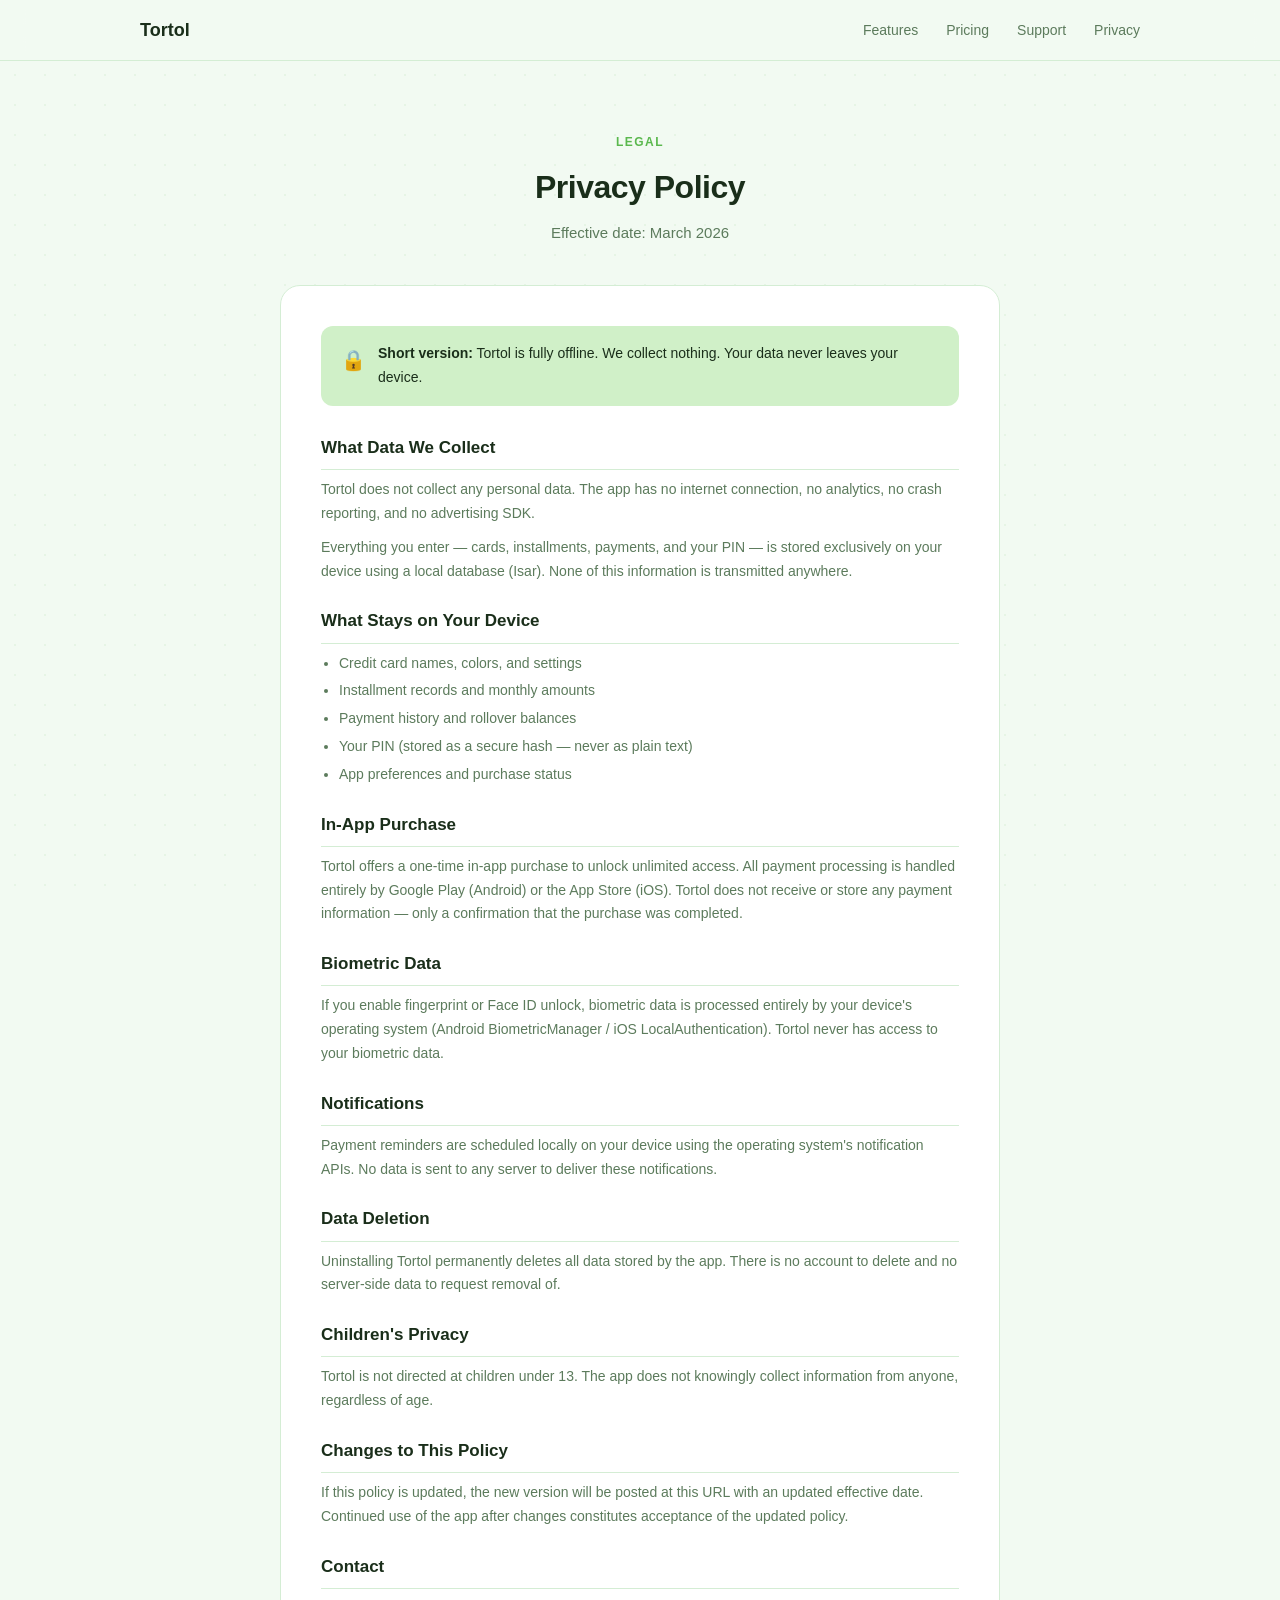
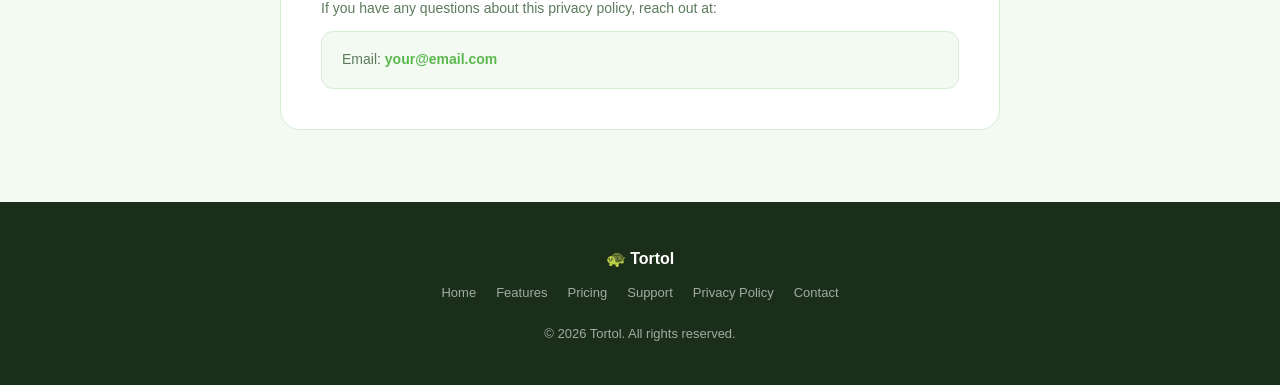
==== privacy-policy.html @ 60df1062 "Initial website: landing page, privacy policy, features, pricing, FAQ" ====
<!DOCTYPE html>
<html lang="en">
<head>
  <meta charset="UTF-8" />
  <meta name="viewport" content="width=device-width, initial-scale=1.0" />
  <meta name="description" content="Tortol Privacy Policy — Your data never leaves your device." />
  <title>Privacy Policy — Tortol</title>
  <link rel="stylesheet" href="css/style.css" />
  <link rel="icon" href="images/icon.png" type="image/png" />
</head>
<body class="hex-bg">

  <!-- ── Nav ────────────────────────────────────────────────────────────── -->
  <nav>
    <div class="nav-inner">
      <a class="nav-brand" href="index.html">
        <img src="images/icon.png" alt="Tortol" onerror="this.style.display='none'" />
        Tortol
      </a>
      <ul class="nav-links">
        <li><a href="index.html#features">Features</a></li>
        <li><a href="index.html#pricing">Pricing</a></li>
        <li><a href="index.html#support">Support</a></li>
        <li><a href="privacy-policy.html">Privacy</a></li>
      </ul>
    </div>
  </nav>

  <!-- ── Privacy Policy ─────────────────────────────────────────────────── -->
  <section class="privacy-section">
    <div class="container">
      <div class="section-label">Legal</div>
      <div class="section-title">Privacy Policy</div>
      <p class="section-sub">Effective date: March 2026</p>

      <div class="privacy-card">

        <div class="privacy-note">
          <span class="pn-icon">🔒</span>
          <p><strong>Short version:</strong> Tortol is fully offline. We collect nothing. Your data never leaves your device.</p>
        </div>

        <h3>What Data We Collect</h3>
        <p>
          Tortol does not collect any personal data. The app has no internet
          connection, no analytics, no crash reporting, and no advertising SDK.
        </p>
        <p>
          Everything you enter — cards, installments, payments, and your PIN —
          is stored exclusively on your device using a local database (Isar).
          None of this information is transmitted anywhere.
        </p>

        <h3>What Stays on Your Device</h3>
        <ul>
          <li>Credit card names, colors, and settings</li>
          <li>Installment records and monthly amounts</li>
          <li>Payment history and rollover balances</li>
          <li>Your PIN (stored as a secure hash — never as plain text)</li>
          <li>App preferences and purchase status</li>
        </ul>

        <h3>In-App Purchase</h3>
        <p>
          Tortol offers a one-time in-app purchase to unlock unlimited access.
          All payment processing is handled entirely by Google Play (Android)
          or the App Store (iOS). Tortol does not receive or store any payment
          information — only a confirmation that the purchase was completed.
        </p>

        <h3>Biometric Data</h3>
        <p>
          If you enable fingerprint or Face ID unlock, biometric data is processed
          entirely by your device's operating system (Android BiometricManager /
          iOS LocalAuthentication). Tortol never has access to your biometric data.
        </p>

        <h3>Notifications</h3>
        <p>
          Payment reminders are scheduled locally on your device using the
          operating system's notification APIs. No data is sent to any server
          to deliver these notifications.
        </p>

        <h3>Data Deletion</h3>
        <p>
          Uninstalling Tortol permanently deletes all data stored by the app.
          There is no account to delete and no server-side data to request
          removal of.
        </p>

        <h3>Children's Privacy</h3>
        <p>
          Tortol is not directed at children under 13. The app does not knowingly
          collect information from anyone, regardless of age.
        </p>

        <h3>Changes to This Policy</h3>
        <p>
          If this policy is updated, the new version will be posted at this URL
          with an updated effective date. Continued use of the app after changes
          constitutes acceptance of the updated policy.
        </p>

        <h3>Contact</h3>
        <p>If you have any questions about this privacy policy, reach out at:</p>
        <div class="contact" style="background:var(--bg);border:1.5px solid var(--divider);border-radius:12px;padding:16px 20px;margin-top:8px;">
          <p style="margin:0;font-size:14px;color:var(--subtle);">
            Email: <a href="mailto:your@email.com" style="color:var(--green);font-weight:600;">your@email.com</a>
          </p>
        </div>

      </div>
    </div>
  </section>

  <!-- ── Footer ──────────────────────────────────────────────────────────── -->
  <footer>
    <p class="footer-brand">🐢 Tortol</p>
    <div class="footer-links">
      <a href="index.html">Home</a>
      <a href="index.html#features">Features</a>
      <a href="index.html#pricing">Pricing</a>
      <a href="index.html#support">Support</a>
      <a href="privacy-policy.html">Privacy Policy</a>
      <a href="mailto:your@email.com">Contact</a>
    </div>
    <p>© 2026 Tortol. All rights reserved.</p>
  </footer>

</body>
</html>
---- css/style.css ----
/* ── Reset & Base ─────────────────────────────────────────────────────────── */
*, *::before, *::after { box-sizing: border-box; margin: 0; padding: 0; }

:root {
  --green:      #5BB84E;
  --green-dark: #3E8C35;
  --teal:       #29B5D2;
  --gold:       #F5B840;
  --bg:         #F2FAF2;
  --surface:    #ffffff;
  --text:       #1A2E1A;
  --subtle:     #5C7B5C;
  --divider:    #D4EDD4;
  --banner:     #D0F0C8;
  --radius:     16px;
  --shadow:     0 4px 24px rgba(26,46,26,.08);
}

html { scroll-behavior: smooth; }

body {
  font-family: -apple-system, BlinkMacSystemFont, 'Segoe UI', Roboto, sans-serif;
  background: var(--bg);
  color: var(--text);
  line-height: 1.6;
  overflow-x: hidden;
}

a { color: var(--green); text-decoration: none; }
a:hover { text-decoration: underline; }

/* ── Hex dot background ───────────────────────────────────────────────────── */
.hex-bg::before {
  content: '';
  position: fixed;
  inset: 0;
  background-image: radial-gradient(circle, #5BB84E14 1.5px, transparent 1.5px);
  background-size: 30px 30px;
  pointer-events: none;
  z-index: 0;
}

/* ── Nav ──────────────────────────────────────────────────────────────────── */
nav {
  position: sticky;
  top: 0;
  z-index: 100;
  background: rgba(242,250,242,.92);
  backdrop-filter: blur(12px);
  border-bottom: 1px solid var(--divider);
  padding: 0 24px;
}

.nav-inner {
  max-width: 1000px;
  margin: 0 auto;
  display: flex;
  align-items: center;
  justify-content: space-between;
  height: 60px;
}

.nav-brand {
  display: flex;
  align-items: center;
  gap: 10px;
  font-weight: 800;
  font-size: 18px;
  color: var(--text);
  text-decoration: none;
}

.nav-brand img {
  width: 32px;
  height: 32px;
  border-radius: 8px;
  object-fit: cover;
}

.nav-links {
  display: flex;
  gap: 28px;
  list-style: none;
}

.nav-links a {
  font-size: 14px;
  font-weight: 500;
  color: var(--subtle);
  text-decoration: none;
  transition: color .2s;
}

.nav-links a:hover { color: var(--green); }

/* ── Sections ─────────────────────────────────────────────────────────────── */
section { position: relative; z-index: 1; }

.container {
  max-width: 1000px;
  margin: 0 auto;
  padding: 0 24px;
}

/* ── Hero ─────────────────────────────────────────────────────────────────── */
.hero {
  padding: 80px 24px 64px;
  text-align: center;
}

.hero-icon {
  width: 100px;
  height: 100px;
  border-radius: 26px;
  object-fit: cover;
  box-shadow: 0 8px 32px rgba(91,184,78,.28);
  margin-bottom: 24px;
}

.hero-icon-placeholder {
  width: 100px;
  height: 100px;
  border-radius: 26px;
  background: var(--green);
  display: inline-flex;
  align-items: center;
  justify-content: center;
  font-size: 48px;
  margin-bottom: 24px;
  box-shadow: 0 8px 32px rgba(91,184,78,.28);
}

.hero h1 {
  font-size: clamp(32px, 6vw, 52px);
  font-weight: 800;
  color: var(--text);
  letter-spacing: -1px;
  line-height: 1.15;
  margin-bottom: 16px;
}

.hero h1 span { color: var(--green); }

.hero p.lead {
  font-size: clamp(15px, 2vw, 18px);
  color: var(--subtle);
  max-width: 520px;
  margin: 0 auto 32px;
  line-height: 1.7;
}

/* ── Download badges ──────────────────────────────────────────────────────── */
.badges {
  display: flex;
  gap: 12px;
  justify-content: center;
  flex-wrap: wrap;
  margin-bottom: 16px;
}

.badge {
  display: inline-flex;
  align-items: center;
  gap: 10px;
  background: var(--text);
  color: #fff;
  padding: 10px 20px;
  border-radius: 12px;
  font-size: 14px;
  font-weight: 600;
  text-decoration: none;
  transition: opacity .2s, transform .15s;
}

.badge:hover { opacity: .85; transform: translateY(-1px); text-decoration: none; }
.badge svg { flex-shrink: 0; }

.badge-note {
  font-size: 12px;
  color: var(--subtle);
  margin-top: 4px;
}

/* ── Pricing pill ─────────────────────────────────────────────────────────── */
.pricing-pill {
  display: inline-flex;
  align-items: center;
  gap: 8px;
  background: var(--banner);
  border: 1.5px solid var(--green);
  border-radius: 999px;
  padding: 8px 20px;
  font-size: 14px;
  font-weight: 600;
  color: var(--text);
  margin-top: 20px;
}

.pricing-pill .dot {
  width: 8px; height: 8px;
  border-radius: 50%;
  background: var(--green);
  flex-shrink: 0;
}

/* ── Screenshots ──────────────────────────────────────────────────────────── */
.screenshots-section {
  padding: 64px 0;
  background: var(--surface);
  border-top: 1px solid var(--divider);
  border-bottom: 1px solid var(--divider);
}

.section-label {
  text-align: center;
  font-size: 12px;
  font-weight: 700;
  letter-spacing: 1.5px;
  text-transform: uppercase;
  color: var(--green);
  margin-bottom: 10px;
}

.section-title {
  text-align: center;
  font-size: clamp(22px, 4vw, 32px);
  font-weight: 800;
  color: var(--text);
  margin-bottom: 8px;
  letter-spacing: -.5px;
}

.section-sub {
  text-align: center;
  font-size: 15px;
  color: var(--subtle);
  margin-bottom: 40px;
}

.screenshots-grid {
  display: flex;
  gap: 16px;
  overflow-x: auto;
  padding: 8px 24px 16px;
  scroll-snap-type: x mandatory;
  -webkit-overflow-scrolling: touch;
  scrollbar-width: none;
}

.screenshots-grid::-webkit-scrollbar { display: none; }

.screenshot-card {
  flex: 0 0 200px;
  scroll-snap-align: start;
}

.screenshot-placeholder {
  width: 200px;
  height: 356px;
  border-radius: 20px;
  background: linear-gradient(160deg, var(--banner) 0%, #c8eac0 100%);
  border: 2px solid var(--divider);
  display: flex;
  flex-direction: column;
  align-items: center;
  justify-content: center;
  gap: 10px;
  color: var(--subtle);
  font-size: 13px;
  font-weight: 500;
  text-align: center;
  padding: 16px;
}

.screenshot-placeholder .ph-icon {
  font-size: 32px;
  opacity: .5;
}

.screenshot-card img {
  width: 200px;
  height: 356px;
  border-radius: 20px;
  object-fit: cover;
  border: 2px solid var(--divider);
  display: block;
}

.screenshot-caption {
  text-align: center;
  font-size: 12px;
  color: var(--subtle);
  margin-top: 8px;
}

/* ── Features ─────────────────────────────────────────────────────────────── */
.features-section { padding: 72px 0; }

.features-grid {
  display: grid;
  grid-template-columns: repeat(auto-fit, minmax(280px, 1fr));
  gap: 16px;
  margin-top: 40px;
}

.feature-card {
  background: var(--surface);
  border: 1.5px solid var(--divider);
  border-radius: var(--radius);
  padding: 24px;
  transition: box-shadow .2s, border-color .2s;
}

.feature-card:hover {
  box-shadow: var(--shadow);
  border-color: var(--green);
}

.feature-icon {
  width: 44px;
  height: 44px;
  border-radius: 12px;
  background: var(--banner);
  display: flex;
  align-items: center;
  justify-content: center;
  font-size: 20px;
  margin-bottom: 14px;
}

.feature-card h3 {
  font-size: 15px;
  font-weight: 700;
  color: var(--text);
  margin-bottom: 6px;
}

.feature-card p {
  font-size: 14px;
  color: var(--subtle);
  line-height: 1.6;
}

/* ── Pricing section ──────────────────────────────────────────────────────── */
.pricing-section {
  padding: 72px 0;
  background: var(--surface);
  border-top: 1px solid var(--divider);
  border-bottom: 1px solid var(--divider);
}

.pricing-cards {
  display: flex;
  gap: 16px;
  justify-content: center;
  flex-wrap: wrap;
  margin-top: 40px;
}

.pricing-card {
  background: var(--bg);
  border: 1.5px solid var(--divider);
  border-radius: 20px;
  padding: 32px 28px;
  width: 280px;
  text-align: center;
}

.pricing-card.highlighted {
  background: var(--green);
  border-color: var(--green);
  color: #fff;
  box-shadow: 0 8px 32px rgba(91,184,78,.3);
}

.pricing-card .plan-name {
  font-size: 12px;
  font-weight: 700;
  letter-spacing: 1.5px;
  text-transform: uppercase;
  opacity: .7;
  margin-bottom: 10px;
}

.pricing-card .plan-price {
  font-size: 36px;
  font-weight: 800;
  letter-spacing: -1px;
  margin-bottom: 4px;
}

.pricing-card .plan-price span {
  font-size: 16px;
  font-weight: 500;
  opacity: .7;
}

.pricing-card .plan-desc {
  font-size: 13px;
  opacity: .75;
  margin-bottom: 24px;
}

.pricing-card ul {
  list-style: none;
  text-align: left;
  display: flex;
  flex-direction: column;
  gap: 10px;
}

.pricing-card ul li {
  font-size: 14px;
  display: flex;
  gap: 8px;
  align-items: flex-start;
}

.pricing-card ul li::before {
  content: '✓';
  color: var(--green);
  font-weight: 700;
  flex-shrink: 0;
}

.pricing-card.highlighted ul li::before { color: #fff; }

/* ── Privacy section ──────────────────────────────────────────────────────── */
.privacy-section { padding: 72px 0; }

.privacy-card {
  background: var(--surface);
  border: 1.5px solid var(--divider);
  border-radius: 20px;
  padding: 40px;
  max-width: 720px;
  margin: 40px auto 0;
}

.privacy-card h3 {
  font-size: 17px;
  font-weight: 700;
  color: var(--text);
  margin: 24px 0 8px;
  padding-bottom: 8px;
  border-bottom: 1.5px solid var(--divider);
}

.privacy-card h3:first-child { margin-top: 0; }

.privacy-card p {
  font-size: 14px;
  color: var(--subtle);
  line-height: 1.7;
  margin-bottom: 10px;
}

.privacy-card ul {
  margin: 8px 0 12px 18px;
}

.privacy-card ul li {
  font-size: 14px;
  color: var(--subtle);
  line-height: 1.7;
  margin-bottom: 4px;
}

.privacy-note {
  display: flex;
  gap: 12px;
  background: var(--banner);
  border-radius: 12px;
  padding: 16px 20px;
  margin-bottom: 28px;
  align-items: flex-start;
}

.privacy-note .pn-icon { font-size: 20px; flex-shrink: 0; margin-top: 2px; }
.privacy-note p { margin: 0; color: var(--text); font-size: 14px; font-weight: 500; }

/* ── Support section ──────────────────────────────────────────────────────── */
.support-section {
  padding: 72px 0;
  background: var(--surface);
  border-top: 1px solid var(--divider);
}

.faq-list {
  max-width: 680px;
  margin: 40px auto 0;
  display: flex;
  flex-direction: column;
  gap: 12px;
}

.faq-item {
  background: var(--bg);
  border: 1.5px solid var(--divider);
  border-radius: var(--radius);
  padding: 20px 24px;
}

.faq-item h4 {
  font-size: 15px;
  font-weight: 700;
  color: var(--text);
  margin-bottom: 6px;
}

.faq-item p {
  font-size: 14px;
  color: var(--subtle);
  line-height: 1.6;
}

/* ── Footer ───────────────────────────────────────────────────────────────── */
footer {
  background: var(--text);
  color: rgba(255,255,255,.6);
  padding: 40px 24px;
  text-align: center;
  font-size: 13px;
}

footer .footer-brand {
  font-size: 16px;
  font-weight: 700;
  color: #fff;
  margin-bottom: 12px;
}

footer .footer-links {
  display: flex;
  gap: 20px;
  justify-content: center;
  flex-wrap: wrap;
  margin-bottom: 20px;
}

footer .footer-links a {
  color: rgba(255,255,255,.6);
  text-decoration: none;
  font-size: 13px;
}

footer .footer-links a:hover { color: #fff; text-decoration: none; }

footer p { margin-top: 4px; }

/* ── Responsive ───────────────────────────────────────────────────────────── */
@media (max-width: 600px) {
  .nav-links { display: none; }
  .hero { padding: 48px 24px 40px; }
  .privacy-card { padding: 24px 20px; }
  .pricing-card { width: 100%; max-width: 320px; }
}
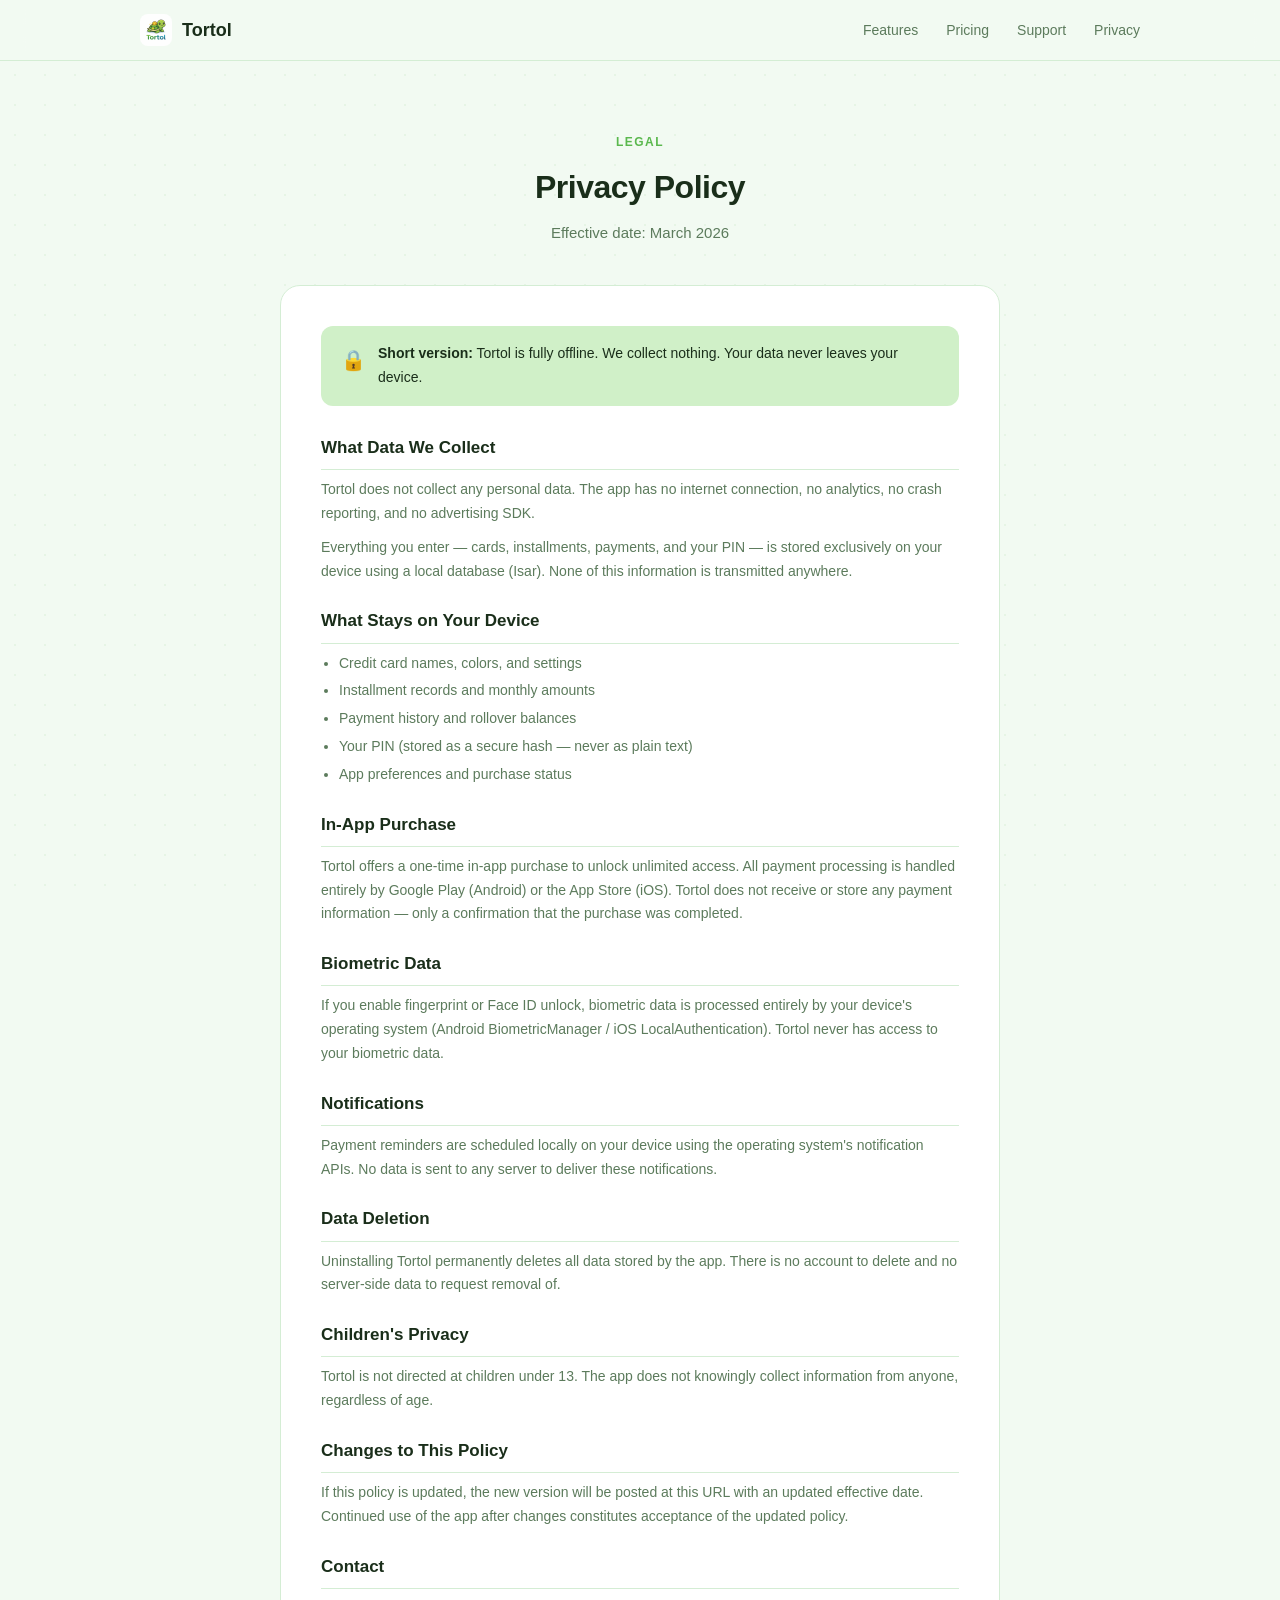
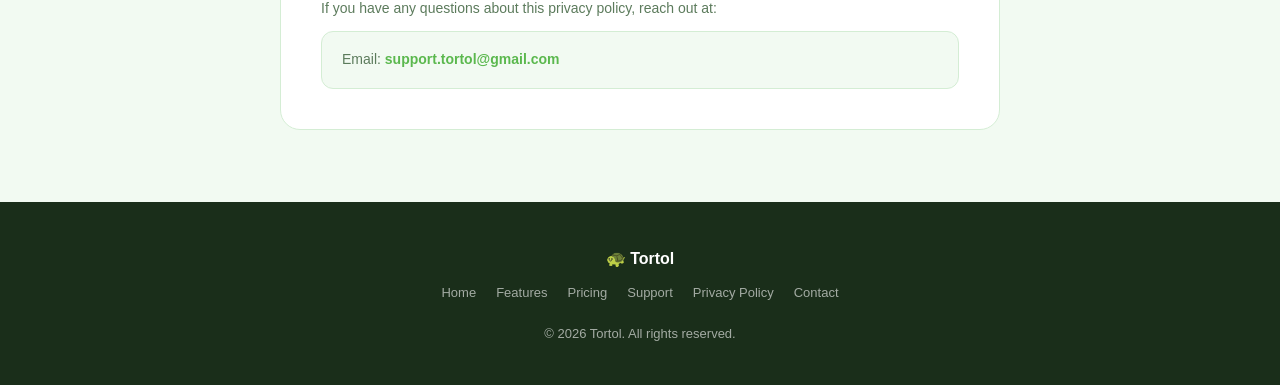
==== commit fc0935ce: "Update email to support.tortol@gmail.com in privacy policy" ====
--- a/privacy-policy.html
+++ b/privacy-policy.html
@@ -106,7 +106,7 @@
         <p>If you have any questions about this privacy policy, reach out at:</p>
         <div class="contact" style="background:var(--bg);border:1.5px solid var(--divider);border-radius:12px;padding:16px 20px;margin-top:8px;">
           <p style="margin:0;font-size:14px;color:var(--subtle);">
-            Email: <a href="mailto:your@email.com" style="color:var(--green);font-weight:600;">your@email.com</a>
+            Email: <a href="mailto:support.tortol@gmail.com" style="color:var(--green);font-weight:600;">support.tortol@gmail.com</a>
           </p>
         </div>
 
@@ -123,7 +123,7 @@
       <a href="index.html#pricing">Pricing</a>
       <a href="index.html#support">Support</a>
       <a href="privacy-policy.html">Privacy Policy</a>
-      <a href="mailto:your@email.com">Contact</a>
+      <a href="mailto:support.tortol@gmail.com">Contact</a>
     </div>
     <p>© 2026 Tortol. All rights reserved.</p>
   </footer>
--- a/css/style.css
+++ b/css/style.css
@@ -161,6 +161,7 @@
 .badge {
   display: inline-flex;
   align-items: center;
+  justify-content: center;
   gap: 10px;
   background: var(--text);
   color: #fff;
@@ -170,10 +171,17 @@
   font-weight: 600;
   text-decoration: none;
   transition: opacity .2s, transform .15s;
+  width: 230px;
+  height: 48px;
+  box-sizing: border-box;
 }
 
 .badge:hover { opacity: .85; transform: translateY(-1px); text-decoration: none; }
-.badge svg { flex-shrink: 0; }
+.badge svg, .badge img { flex-shrink: 0; width: 20px; height: 20px; object-fit: contain; }
+
+.badge-img { display: inline-block; transition: opacity .2s, transform .15s; }
+.badge-img:hover { opacity: .85; transform: translateY(-1px); }
+.badge-img img { height: 52px; width: auto; display: block; }
 
 .badge-note {
   font-size: 12px;
@@ -209,6 +217,8 @@
   background: var(--surface);
   border-top: 1px solid var(--divider);
   border-bottom: 1px solid var(--divider);
+  text-align: center;
+  overflow: hidden;
 }
 
 .section-label {
@@ -241,16 +251,24 @@
   display: flex;
   gap: 16px;
   overflow-x: auto;
-  padding: 8px 24px 16px;
+  max-width: 1340px;
+  margin: 0 auto;
+  padding: 8px 24px 24px;
   scroll-snap-type: x mandatory;
+  scroll-snap-stop: always;
+  scroll-behavior: smooth;
   -webkit-overflow-scrolling: touch;
   scrollbar-width: none;
-}
+  cursor: grab;
+  user-select: none;
+}
+
+.screenshots-grid.dragging { cursor: grabbing; }
 
 .screenshots-grid::-webkit-scrollbar { display: none; }
 
 .screenshot-card {
-  flex: 0 0 200px;
+  flex: 0 0 420px;
   scroll-snap-align: start;
 }
 
@@ -278,12 +296,13 @@
 }
 
 .screenshot-card img {
-  width: 200px;
-  height: 356px;
+  width: 420px;
+  height: 750px;
   border-radius: 20px;
   object-fit: cover;
   border: 2px solid var(--divider);
   display: block;
+  pointer-events: none;
 }
 
 .screenshot-caption {
